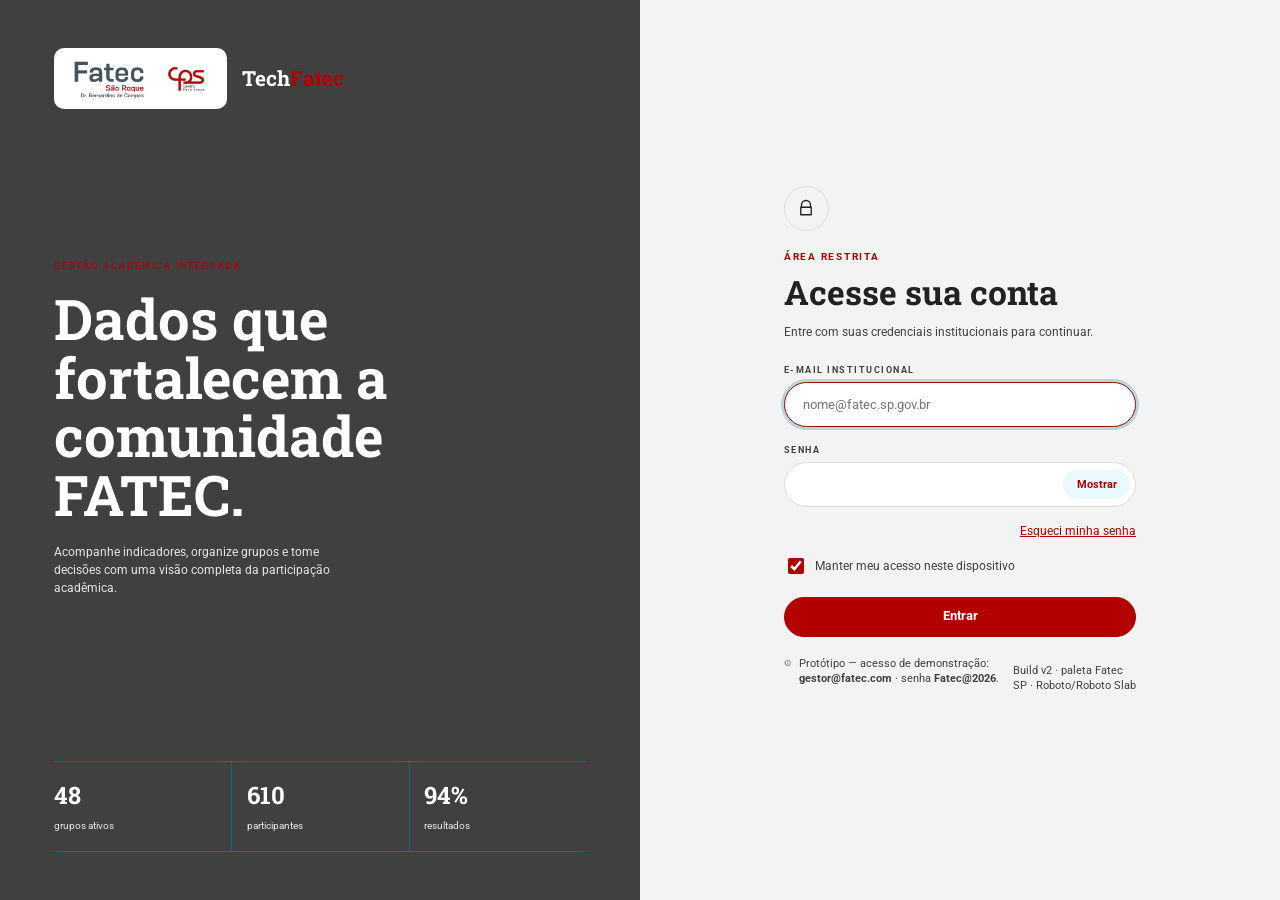
==== techfatec/assistente.html @ 2a258161 "atualizado o footer" ====
<!DOCTYPE html>
<html lang="pt-BR">
<head>
<meta charset="utf-8">
<meta name="viewport" content="width=device-width, initial-scale=1">
<title>Assistente de relatórios · TechFatec</title>
<link rel="stylesheet" href="css/style.css?v=20261102d">
</head>
<body>
<noscript><p style="padding:2rem">O TechFatec precisa de JavaScript ativado.</p></noscript>
<div id="root"></div>
<script src="js/core.js?v=20261102d"></script>
<script src="js/dados.js?v=20261102d"></script>
<script src="js/charts.js?v=20261102d"></script>
<script src="js/assistente.js?v=20261102d"></script>
</body>
</html>
---- techfatec/css/style.css ----
/* ==========================================================================
   TechFatec — estilos compartilhados
   Paleta do site da Fatec São Paulo (vermelho + cinzas + verdes-azulados)
   ========================================================================== */
/* Fontes locais (Roboto e Roboto Slab, licença Apache 2.0): funcionam sem internet */
@font-face { font-family: "Roboto"; font-style: normal; font-weight: 400; font-display: swap; src: url("../fonts/roboto-latin-400-normal.woff2") format("woff2"); }
@font-face { font-family: "Roboto"; font-style: normal; font-weight: 500; font-display: swap; src: url("../fonts/roboto-latin-500-normal.woff2") format("woff2"); }
@font-face { font-family: "Roboto"; font-style: normal; font-weight: 700; font-display: swap; src: url("../fonts/roboto-latin-700-normal.woff2") format("woff2"); }
@font-face { font-family: "Roboto"; font-style: italic; font-weight: 400; font-display: swap; src: url("../fonts/roboto-latin-400-italic.woff2") format("woff2"); }
@font-face { font-family: "Roboto Slab"; font-style: normal; font-weight: 300; font-display: swap; src: url("../fonts/roboto-slab-latin-300-normal.woff2") format("woff2"); }
@font-face { font-family: "Roboto Slab"; font-style: normal; font-weight: 400; font-display: swap; src: url("../fonts/roboto-slab-latin-400-normal.woff2") format("woff2"); }
@font-face { font-family: "Roboto Slab"; font-style: normal; font-weight: 500; font-display: swap; src: url("../fonts/roboto-slab-latin-500-normal.woff2") format("woff2"); }
@font-face { font-family: "Roboto Slab"; font-style: normal; font-weight: 700; font-display: swap; src: url("../fonts/roboto-slab-latin-700-normal.woff2") format("woff2"); }

:root {
  /* Paleta do site da Fatec São Paulo */
  --vermelho: #b20000; --vermelho-escuro: #8a0000; --vermelho-claro: #b20000;
  --cinza: #404040; --cinza-forte: #373737; --cinza-suave: #666; --cinza-clarinho: #f3f3f3; --rosa: #fbeaea; --rosa2: #fdecea; --rosa3: #fff8f7; --cinza-borda: #bdbdbd; --cinza-fundo2: #fafafa;
  --verm-escuro-bg: #b20000; --verde-transp: #eaf9fb; --verde-claro: #2bb8c9; --verde-suave: #036f84; --verde-medio: #008099;
  --verde-escuro: #005c6d; --verde-preto: #404040; --preto: #222; --azul: #2bb8c9;
  --borda-imagem: #2f2f2f; --laranja: #ffc966;
  /* Papéis no sistema */
  --bg: var(--cinza-clarinho);
  --card: #fff;
  --ink: var(--preto);
  --muted: var(--cinza);
  --line: #dddddd;
  --brand: var(--vermelho);
  --brand-d: var(--vermelho-claro);
  --brand-dd: var(--verde-escuro);
  --pink: var(--verde-claro);
  --pink-l: var(--verde-transp);
  --green: var(--verde-escuro);
  --green-l: var(--verde-transp);
  --blue: var(--verde-medio);
  --blue-l: var(--verde-transp);
  --warn: var(--laranja);
  --radius: 22px;
  --bw: 1px;
  --shadow: 0 10px 30px -14px rgba(1, 36, 43, .4);
  /* Fontes do site Fatec SP: Roboto (texto/menus) e Roboto Slab (títulos) */
  --fonte: "Roboto", system-ui, -apple-system, "Segoe UI", Arial, sans-serif;
  --fonte-titulo: "Roboto Slab", Georgia, "Times New Roman", serif;
  --serif: var(--fonte-titulo);
  --sans: var(--fonte);
}
html { font-size: 100%; }
html.fs-sm { font-size: 87.5%; }
html.fs-lg { font-size: 118%; }
html.hc {
  --bg: #fff; --card: #fff; --ink: #000; --muted: #000; --line: #000;
  --brand: #b20000; --pink: #008099; --pink-l: #eaf9fb; --bw: 2px;
}
*, *::before, *::after { box-sizing: border-box; }
body {
  margin: 0; background: var(--bg); color: var(--ink);
  font-family: var(--sans); font-size: .95rem; line-height: 1.45;
  -webkit-font-smoothing: antialiased;
}
a { color: inherit; }
button, select, input { font: inherit; color: inherit; }
button { cursor: pointer; }
:focus-visible { outline: 3px solid var(--brand); outline-offset: 2px; }
.sr-only { position: absolute; width: 1px; height: 1px; overflow: hidden; clip: rect(0 0 0 0); white-space: nowrap; }
.wrap { width: 100%; max-width: 1180px; margin: 0 auto; padding: 0 32px; }
.hidden { display: none !important; }
.skip { position: absolute; left: -999px; top: 0; background: var(--ink); color: #fff; padding: .6rem 1rem; z-index: 99; }
.skip:focus { left: 0; }

/* ---------- acessibilidade (barra superior) ---------- */
.a11y { display: flex; justify-content: center; align-items: center; gap: .5rem; padding: .9rem 1rem .4rem; flex-wrap: wrap; }
.a11y .rot { font-size: .62rem; letter-spacing: .16em; text-transform: uppercase; color: var(--muted); margin-right: .35rem; }
.chip {
  border: var(--bw) solid var(--ink); background: transparent; border-radius: 999px;
  padding: .28rem .8rem; font-size: .72rem; line-height: 1.2; min-width: 2.2rem;
}
.chip[aria-pressed="true"] { background: var(--ink); color: #fff; }
.chip.hc[aria-pressed="true"] { background: var(--brand); border-color: var(--brand); color: #fff; }
.chip.hc { letter-spacing: .12em; text-transform: uppercase; font-size: .62rem; padding: .34rem .9rem; }

/* ---------- cabeçalho ---------- */
.top { border-bottom: var(--bw) solid var(--line); background: var(--bg); }
.top .wrap { display: flex; align-items: center; gap: 2rem; min-height: 4.4rem; }
.logo { display: flex; align-items: center; gap: .9rem; text-decoration: none; white-space: nowrap; }
.logos { display: inline-flex; align-items: center; gap: .9rem; }
.logo-img { height: 2.7rem; width: auto; display: block; }
.logo-img.logo-cps { height: 2.3rem; }
.logo-nome { font-family: var(--serif); font-size: 1.3rem; font-weight: 600; line-height: 1; }
.logo .logo-nome { padding-left: .9rem; border-left: 1px solid var(--line); }
.logo-nome span { color: var(--brand); }
.plate { background: #fff; border-radius: 10px; padding: .55rem .8rem; display: inline-flex; }
.foot-brand { display: flex; align-items: center; gap: .9rem; flex-wrap: wrap; }
.foot-brand .logo-nome { color: #fff; } .foot-brand .logo-nome span { color: var(--verm-escuro-bg); }
.nav { display: flex; gap: 1.6rem; margin: 0 auto; font-size: .78rem; }
.nav a { text-decoration: none; padding: .3rem 0; border-bottom: 2px solid transparent; color: var(--cinza); white-space: nowrap; }
html.hc .nav a { color: #000; }
.nav a:hover { color: var(--ink); }
.nav a[aria-current="page"] { color: var(--ink); font-weight: 700; border-bottom-color: var(--brand); }
.user { display: flex; align-items: center; gap: .7rem; font-size: .78rem; position: relative; }
.pill-role { border: var(--bw) solid var(--ink); border-radius: 999px; padding: .32rem 1rem; font-size: .62rem; letter-spacing: .14em; text-transform: uppercase; font-weight: 600; }
.icon-btn { background: transparent; border: 0; padding: .3rem; border-radius: 50%; display: grid; place-items: center; }
.avatar { width: 1.9rem; height: 1.9rem; border-radius: 50%; background: var(--ink); color: #fff; display: grid; place-items: center; font-size: .7rem; font-weight: 700; }
.link-btn { background: none; border: 0; padding: .2rem; color: var(--muted); }
.link-btn:hover { color: var(--brand); }
.popover {
  position: absolute; right: 0; top: 2.8rem; width: 19rem; background: var(--card); border: var(--bw) solid var(--line);
  border-radius: 16px; box-shadow: var(--shadow); padding: 1rem; z-index: 40;
}
.popover h2 { font-family: var(--serif); font-size: 1.05rem; margin: 0 0 .5rem; font-weight: 600; }
.popover ul { list-style: none; margin: 0; padding: 0; display: grid; gap: .55rem; font-size: .8rem; }
.popover li::before { content: "●"; color: var(--brand); margin-right: .5rem; font-size: .6rem; vertical-align: middle; }

/* ---------- página ---------- */
main { padding: 2.2rem 0 4rem; min-height: 60vh; }
.crumb { font-size: .6rem; letter-spacing: .18em; text-transform: uppercase; color: var(--muted); margin: 0 0 1.1rem; }
.crumb a { color: var(--brand); text-decoration: none; font-weight: 700; }
.title { font-family: var(--serif); font-weight: 400; font-size: clamp(2rem, 4.6vw, 3.1rem); line-height: 1.1; margin: 0 0 1.6rem; letter-spacing: -.01em; }
.title em { color: var(--brand); font-style: normal; font-weight: 500; }
.kicker { font-size: .6rem; letter-spacing: .18em; text-transform: uppercase; color: var(--brand); font-weight: 700; margin: 2rem 0 .5rem; }
h2.sec { font-family: var(--serif); font-weight: 600; font-size: 1.7rem; margin: 0; }
.muted { color: var(--muted); }
.small { font-size: .75rem; }
.card { background: var(--card); border: var(--bw) solid var(--line); border-radius: var(--radius); padding: 1.3rem 1.5rem; }
.card h3 { font-family: var(--serif); font-weight: 600; font-size: 1.2rem; margin: 0; }
.card .sub { font-size: .72rem; color: var(--muted); margin: .15rem 0 1rem; }

/* ---------- filtros ---------- */
.filtros { border: var(--bw) solid var(--ink); border-radius: 28px; padding: 1.1rem 1.4rem; background: var(--card); }
html:not(.hc) .filtros { border-color: var(--line); }
.filtros .grid { display: flex; gap: 1rem; align-items: flex-end; flex-wrap: wrap; }
.field { display: grid; gap: .3rem; flex: 1 1 11rem; min-width: 9rem; }
.field label, .lbl { font-size: .58rem; letter-spacing: .16em; text-transform: uppercase; color: var(--muted); font-weight: 700; }
.sel {
  appearance: none; -webkit-appearance: none; width: 100%; border: var(--bw) solid var(--line); background: var(--bg) url("data:image/svg+xml,%3Csvg xmlns='http://www.w3.org/2000/svg' width='12' height='8' viewBox='0 0 12 8'%3E%3Cpath d='M1 1.5l5 5 5-5' fill='none' stroke='%2316110f' stroke-width='1.6' stroke-linecap='round' stroke-linejoin='round'/%3E%3C/svg%3E") no-repeat right .9rem center;
  border-radius: 999px; padding: .55rem 2.2rem .55rem 1rem; font-size: .78rem;
}
html.hc .sel { border-color: #000; }
.sel:focus { border-color: var(--brand); }
.btn {
  border: var(--bw) solid var(--brand); background: var(--brand); color: #fff; border-radius: 999px;
  padding: .62rem 1.5rem; font-size: .8rem; font-weight: 600; text-decoration: none; display: inline-block; text-align: center;
  transition: background .15s, transform .05s;
}
.btn:hover:not(:disabled) { background: var(--brand-d); }
.btn:active:not(:disabled) { transform: translateY(1px); }
.btn:disabled { opacity: .45; cursor: not-allowed; }
.btn.ghost { background: transparent; color: var(--ink); border-color: var(--ink); }
.btn.ghost:hover:not(:disabled) { background: var(--ink); color: #fff; }
.btn.block { display: block; width: 100%; }
.resumo-filtro { font-size: .72rem; color: var(--muted); margin: .7rem .2rem 0; }
.resumo-filtro + .resumo-filtro { margin-top: .2rem; }

/* ---------- KPIs ---------- */
.kpis { display: grid; gap: 1rem; margin: 1.4rem 0 .5rem; grid-template-columns: repeat(auto-fit, minmax(10.5rem, 1fr)); }
.kpis.c3 { grid-template-columns: repeat(3, 1fr); } .kpis.c5 { grid-template-columns: repeat(5, 1fr); }
.grid2.w { grid-template-columns: 1fr 1.6fr; }
.kpi { background: var(--card); border: var(--bw) solid var(--line); border-radius: 18px; padding: 1.1rem 1.2rem; }
html.hc .kpi { border-color: #000; }
.kpi .n { font-family: var(--serif); font-size: 2.3rem; line-height: 1; color: var(--brand); display: block; font-weight: 600; }
.kpi .t { font-size: .72rem; color: var(--ink); margin-top: .5rem; display: block; }
.kpi .d { font-size: .66rem; color: var(--muted); display: block; margin-top: .1rem; }
.kpi.dark { background: var(--verde-preto); border-color: var(--verde-preto); } .kpi.dark .n, .kpi.dark .t { color: #fff; } .kpi.dark .d { color: #fff; opacity: .9; }
.kpi.red { background: var(--brand); border-color: var(--brand); } .kpi.red .n, .kpi.red .t { color: #fff; } .kpi.red .d { color: #fff; opacity: .9; }

/* ---------- tabela escura ---------- */
.tbl-wrap { border: var(--bw) solid var(--line); border-radius: 16px; overflow: hidden; background: var(--card); box-shadow: var(--shadow); }
table.t { width: 100%; border-collapse: collapse; font-size: .8rem; }
table.t thead th { background: var(--verde-preto); color: #fff; text-align: left; font-size: .58rem; letter-spacing: .16em; text-transform: uppercase; padding: .95rem 1.2rem; font-weight: 600; }
table.t td { padding: .95rem 1.2rem; border-top: var(--bw) solid var(--line); vertical-align: middle; }
table.t td:first-child { font-weight: 700; }
table.t tbody tr:hover { background: var(--pink-l); }
table.t .num { text-align: right; }
.pillst { display: inline-block; border-radius: 999px; padding: .2rem .75rem; font-size: .62rem; font-weight: 700; letter-spacing: .03em; white-space: nowrap; }
.st-Concluído { background: var(--verde-transp); color: var(--verde-escuro); border: 1px solid var(--verde-claro); }
.st-Avançado { background: var(--verde-medio); color: #fff; }
.st-Em { background: var(--laranja); color: var(--preto); }
.st-Atrasado { background: var(--brand); color: #fff; }
.prog { display: inline-flex; align-items: center; gap: .55rem; font-size: .7rem; color: var(--muted); }
.prog .bar { width: 5.2rem; height: .38rem; background: var(--line); border-radius: 9px; overflow: hidden; }
.prog .bar i { display: block; height: 100%; background: var(--brand); border-radius: 9px; }
.vazio { text-align: center; padding: 2.4rem 1rem; color: var(--muted); font-size: .85rem; border: 1px dashed var(--line); border-radius: 16px; background: var(--card); }

/* ---------- dashboard: lista de projetos ---------- */
.proj-head { display: flex; justify-content: space-between; align-items: flex-end; gap: 1rem; flex-wrap: wrap; margin-bottom: 1rem; }
.proj-tools { display: flex; gap: .6rem; align-items: center; flex-wrap: wrap; }
.search { border: var(--bw) solid var(--line); border-radius: 999px; background: var(--card); padding: .5rem 1rem; font-size: .75rem; min-width: 13rem; }
.seg { display: inline-flex; border: var(--bw) solid var(--ink); border-radius: 999px; padding: 2px; }
.seg button { border: 0; background: transparent; border-radius: 999px; padding: .32rem .8rem; font-size: .62rem; font-weight: 700; }
.seg button[aria-pressed="true"] { background: var(--ink); color: #fff; }
.grp { margin-bottom: 1.2rem; border: var(--bw) solid var(--line); border-radius: 16px; overflow: hidden; background: var(--card); }
.grp-h { display: flex; justify-content: space-between; align-items: center; gap: 1rem; padding: 1rem 1.3rem; flex-wrap: wrap; }
.grp-h h3 { font-family: var(--serif); font-size: 1.05rem; margin: 0; font-weight: 600; }
.grp-h .meta { font-size: .66rem; color: var(--muted); }
.grp-h .tot { font-size: .66rem; color: var(--muted); display: flex; gap: 1.1rem; }
.grp table.t { font-size: .78rem; table-layout: fixed; }
.grp table.t th:first-child { width: 38%; }
.grp .tbl-wrap { border: 0; border-radius: 0; box-shadow: none; }

/* ---------- gráficos ---------- */
.grid2 { display: grid; grid-template-columns: 1fr 1fr; gap: 1.2rem; margin-top: 1.2rem; }
.grid3 { display: grid; grid-template-columns: repeat(3, 1fr); gap: 1.2rem; margin-top: 1.2rem; }
.bars-v { display: flex; align-items: flex-end; gap: .8rem; height: 11rem; padding-top: 1.4rem; border-bottom: var(--bw) solid var(--line); }
.bars-v .c { flex: 1; display: flex; flex-direction: column; justify-content: flex-end; align-items: center; height: 100%; position: relative; min-width: 0; }
.bars-v .c b { font-size: .62rem; margin-bottom: .25rem; }
.bars-v .c i { display: block; width: 100%; max-width: 3.2rem; background: var(--pink); border-radius: 6px 6px 0 0; min-height: 2px; }
.bars-v .c.hl i { background: var(--brand); }
.bars-l { display: flex; gap: .8rem; margin-top: .4rem; }
.bars-l span { flex: 1; text-align: center; font-size: .6rem; color: var(--muted); }
.bars-l span.hl { color: var(--ink); font-weight: 700; }
.bars-h { display: grid; gap: .55rem; }
.bars-h .r { display: grid; grid-template-columns: 10.5rem 1fr 3.4rem; gap: .7rem; align-items: center; font-size: .68rem; }
.bars-h.estreito .r { grid-template-columns: 6.4rem 1fr 1.6rem; }
.bars-h .r .l { text-align: right; color: var(--cinza); overflow: hidden; text-overflow: ellipsis; white-space: nowrap; }
.bars-h.estreito .r .l { text-align: left; }
.bars-h .r .tr { height: .6rem; background: var(--pink-l); border-radius: 9px; overflow: hidden; }
.bars-h.escuro .r .tr { background: var(--verde-transp); }
.bars-h .r .tr i { display: block; height: 100%; background: var(--brand); border-radius: 9px; }
.bars-h .r .v { font-weight: 700; text-align: right; }
.bars-h.estreito .r .v { text-align: right; }
.scroll-y { max-height: 14.5rem; overflow-y: auto; padding-right: .4rem; }
.legend { display: flex; flex-wrap: wrap; gap: .4rem 1rem; font-size: .66rem; color: var(--cinza); margin-top: .8rem; justify-content: center; }
.legend i { display: inline-block; width: .6rem; height: .6rem; border-radius: 50%; margin-right: .35rem; vertical-align: middle; }
.chart-c { display: grid; place-items: center; position: relative; }
.chart-c .mid { position: absolute; text-align: center; line-height: 1.1; }
.chart-c .mid b { font-family: var(--serif); font-size: 1.9rem; font-weight: 600; display: block; }
.chart-c .mid span { font-size: .62rem; color: var(--muted); }
svg text { font-family: var(--sans); }
.heat { display: grid; grid-template-columns: 2.4rem repeat(5, 1fr); gap: 4px; font-size: .66rem; }
.heat .h { text-align: center; color: var(--muted); font-size: .6rem; padding-bottom: .15rem; }
.heat .rw { color: var(--muted); display: flex; align-items: center; font-size: .62rem; }
.heat .cell { border-radius: 5px; padding: .6rem 0; text-align: center; font-size: .66rem; font-weight: 600; }
.l0 { background: var(--verde-transp); color: var(--verde-preto); } .l1 { background: var(--verde-claro); color: var(--verde-preto); }
.l2 { background: var(--verde-medio); color: #fff; } .l3 { background: var(--verde-escuro); color: #fff; }
.heat-leg { display: flex; align-items: center; gap: .3rem; font-size: .6rem; color: var(--muted); margin-top: .7rem; }
.heat-leg i { width: 1.1rem; height: .55rem; border-radius: 3px; display: inline-block; }
.meta-bar { position: relative; height: 1rem; background: var(--pink-l); border-radius: 9px; margin: 1.6rem 0 .3rem; }
.meta-bar i { position: absolute; inset: 0 auto 0 0; background: var(--brand); border-radius: 9px; }
.meta-bar u { position: absolute; top: -.35rem; bottom: -.35rem; width: 2px; background: var(--ink); text-decoration: none; }
.meta-bar s { position: absolute; top: -1.2rem; font-size: .58rem; letter-spacing: .08em; text-decoration: none; transform: translateX(-100%); white-space: nowrap; }
.meta-ends { display: flex; justify-content: space-between; font-size: .6rem; color: var(--muted); }
.leitura p { font-size: .88rem; line-height: 1.6; margin: 0; }

/* ---------- rodapé ---------- */
.foot { background: var(--verde-preto); color: #fff; padding: 1.6rem 0 2.4rem; margin-top: 2rem; border-top: 5px solid var(--vermelho-claro); }
.foot .wrap { display: grid; grid-template-columns: 1.6fr 1fr 1fr 1fr; gap: 2rem; max-width: 1100px; align-items: start; }
.foot p { color: #e6e6e6; font-size: .72rem; max-width: 15rem; margin: .5rem 0 0; }
.foot h2 { font-size: .58rem; letter-spacing: .18em; text-transform: uppercase; color: var(--laranja); margin: 0 0 .7rem; font-weight: 700; }
html.hc .foot h2 { color: var(--laranja); }
.foot ul { list-style: none; margin: 0; padding: 0; display: grid; gap: .55rem; font-size: .74rem; }
.foot a { text-decoration: none; color: #e6e6e6; } .foot a:hover { text-decoration: underline; }

/* ---------- botão flutuante e toast ---------- */
.fab { position: fixed; right: 1.4rem; bottom: 1.4rem; width: 3rem; height: 3rem; border-radius: 50%; background: var(--brand); border: 3px solid var(--laranja); color: #fff; display: grid; place-items: center; box-shadow: var(--shadow); z-index: 30; text-decoration: none; }
.toast { position: fixed; left: 50%; bottom: 1.6rem; transform: translateX(-50%); background: var(--ink); color: #fff; padding: .7rem 1.2rem; border-radius: 999px; font-size: .78rem; z-index: 60; box-shadow: var(--shadow); max-width: 90vw; }
.toast.ok { background: var(--green); } .toast.err { background: var(--brand); }

/* ---------- login ---------- */
.login { display: grid; grid-template-columns: 1fr 1fr; min-height: 100vh; }
.login-art { background: var(--verde-preto); color: #fff; padding: 3rem 3.4rem; display: flex; flex-direction: column; justify-content: space-between; }
.login-art .kick { font-size: .56rem; letter-spacing: .22em; text-transform: uppercase; color: var(--verm-escuro-bg); margin: 0 0 1rem; }
.login-art h1 { font-family: var(--serif); font-weight: 600; font-size: clamp(2.4rem, 4.4vw, 3.5rem); line-height: 1.05; margin: 0 0 1.2rem; }
.login-art p.lead { color: #e6e6e6; font-size: .78rem; max-width: 19rem; }
.login-art .stats { display: grid; grid-template-columns: repeat(3, 1fr); border-top: 1px solid var(--verde-suave); border-bottom: 1px solid var(--verde-suave); }
.login-art .stats div { padding: 1rem 0 1rem .9rem; border-left: 1px solid var(--verde-suave); }
.login-art .stats div:first-child { border-left: 0; padding-left: 0; }
.login-art .stats b { font-family: var(--serif); font-size: 1.5rem; font-weight: 600; display: block; }
.login-art .stats span { font-size: .6rem; color: #e6e6e6; }
.login-form { display: grid; place-items: center; padding: 2rem; position: relative; }
.login-form .box { width: 100%; max-width: 22rem; }
.lock { width: 2.8rem; height: 2.8rem; border: var(--bw) solid var(--line); border-radius: 50%; display: grid; place-items: center; margin-bottom: 1.2rem; }
.login-form h2 { font-family: var(--serif); font-weight: 600; font-size: 2.1rem; margin: .3rem 0 .4rem; }
.login-form .help { font-size: .72rem; color: var(--muted); margin: 0 0 1.4rem; }
.inp { width: 100%; border: var(--bw) solid var(--line); background: var(--card); border-radius: 999px; padding: .75rem 1.1rem; font-size: .82rem; }
.inp:focus { border-color: var(--brand); outline: none; box-shadow: 0 0 0 3px rgba(0, 128, 153, .25); }
.inp.err { border-color: var(--brand); }
.fld { margin-bottom: 1rem; }
.fld .lbl { display: block; margin-bottom: .35rem; }
.pw { position: relative; }
.pw .inp { padding-right: 4.8rem; }
.pw .tog { position: absolute; right: .35rem; top: 50%; transform: translateY(-50%); border: 0; background: var(--pink-l); color: var(--brand); border-radius: 999px; padding: .4rem .85rem; font-size: .68rem; font-weight: 700; }
.row-between { display: flex; justify-content: space-between; align-items: center; gap: .6rem; margin: .1rem 0 1rem; font-size: .72rem; }
.lnk { color: var(--brand); text-decoration: underline; background: none; border: 0; padding: 0; font-size: .72rem; }
.chk { display: flex; align-items: center; gap: .5rem; font-size: .72rem; color: var(--cinza); margin: 0 0 1.2rem; }
.chk input { accent-color: var(--brand); width: 1rem; height: 1rem; }
.errmsg { color: var(--brand); font-size: .7rem; margin: .4rem .3rem 0; display: flex; gap: .4rem; align-items: center; }
.demo { font-size: .66rem; color: var(--muted); margin-top: 1.2rem; display: flex; gap: .5rem; align-items: flex-start; }
.rec { min-height: 100vh; display: flex; flex-direction: column; }
.rec-body { flex: 1; display: grid; justify-items: center; align-content: start; padding: 1.5rem 1rem 3rem; text-align: center; }
.rec-body .crumb { text-align: left; width: 100%; max-width: 30rem; }
.rec-body h1 { font-family: var(--serif); font-weight: 600; font-size: clamp(2.2rem, 5vw, 3rem); margin: 0 0 .5rem; }
.rec-body h1 em { color: var(--brand); }
.rec-body > p { font-size: .8rem; color: var(--muted); max-width: 24rem; margin: 0 0 1.6rem; }
.rec-card { background: var(--card); border-radius: 18px; padding: 1.5rem; width: 100%; max-width: 21rem; box-shadow: var(--shadow); text-align: left; border: var(--bw) solid var(--line); }
.rec-card h2 { font-family: var(--serif); font-weight: 600; font-size: 1.3rem; margin: 0 0 .8rem; }
.rec-card h2 em { color: var(--brand); }
.rec-card .back { display: block; text-align: center; margin-top: 1rem; }
.mail { width: 2.6rem; height: 2.6rem; border-radius: 50%; background: var(--pink-l); color: var(--brand); display: grid; place-items: center; margin: 0 auto .8rem; }
.rec-card.center { text-align: center; }
.forca { display: flex; justify-content: space-between; font-size: .64rem; color: var(--muted); margin: .7rem 0 .3rem; } .forca b { color: var(--ink); }
.forca-bar { height: .3rem; background: var(--line); border-radius: 9px; overflow: hidden; } .forca-bar i { display: block; height: 100%; border-radius: 9px; transition: width .25s, background .25s; }
.reqs { list-style: none; margin: .8rem 0 1rem; padding: .7rem .8rem; background: var(--bg); border-radius: 10px; display: grid; gap: .35rem; font-size: .66rem; }
.reqs li { display: grid; grid-template-columns: 4.4rem 1fr; gap: .4rem; }
.reqs .p { color: var(--brand); font-weight: 700; } .reqs .a { color: var(--green); font-weight: 700; }
.stack { display: grid; gap: .6rem; }

/* ---------- assistente ---------- */
.ass { display: grid; grid-template-columns: 15rem minmax(0, 1fr) 15rem; gap: 1.2rem; align-items: start; }
.ass-col { background: var(--card); border: var(--bw) solid var(--line); border-radius: 18px; padding: 1.1rem; }
.ass-side { display: flex; flex-direction: column; gap: .3rem; max-height: 41rem; overflow-y: auto; }
.ass-side .lbl { margin: 1rem 0 .4rem; }
.conv { text-align: left; background: transparent; border: 0; border-left: 3px solid transparent; padding: .6rem .7rem; font-size: .76rem; font-weight: 600; display: block; width: 100%; line-height: 1.3; }
.conv small { display: block; color: var(--muted); font-weight: 400; font-size: .64rem; margin-top: .15rem; }
.conv[aria-current="true"] { background: var(--pink-l); border-left-color: var(--brand); }
.conv:hover { background: var(--pink-l); }
.rel { display: flex; gap: .6rem; align-items: center; padding: .55rem .2rem; border: 0; border-bottom: var(--bw) solid var(--line); background: none; text-align: left; font-size: .72rem; width: 100%; font-weight: 600; word-break: break-all; }
.rel small { display: block; color: var(--muted); font-weight: 400; font-size: .62rem; }
.pdf { flex: none; width: 1.6rem; height: 2rem; border: 1.5px solid var(--ink); border-radius: 3px; display: grid; place-items: center; font-size: .45rem; font-weight: 700; background: var(--card); }
.chat { display: flex; flex-direction: column; height: 41rem; padding: 0; overflow: hidden; }
.msgs { flex: 1; overflow-y: auto; padding: 1.2rem; display: flex; flex-direction: column; gap: 1rem; }
.m-user { align-self: flex-end; background: var(--ink); color: #fff; padding: .7rem 1.1rem; border-radius: 14px; max-width: 80%; font-size: .78rem; }
.m-bot { display: flex; gap: .6rem; align-items: flex-start; max-width: 95%; }
.m-bot .av { flex: none; width: 1.7rem; height: 1.7rem; border-radius: 50%; background: var(--brand); color: #fff; display: grid; place-items: center; font-size: .55rem; font-weight: 700; font-family: var(--serif); }
.m-bot .bub { background: var(--pink-l); border-radius: 14px; padding: .8rem 1rem; font-size: .78rem; display: grid; gap: .7rem; min-width: 0; }
.bub .gr { background: var(--card); border-radius: 10px; padding: .7rem .8rem; }
.bub .gr .gt { font-size: .56rem; letter-spacing: .12em; text-transform: uppercase; color: var(--muted); margin-bottom: .3rem; }
.bub .arq { display: flex; align-items: center; gap: .7rem; background: var(--card); border: var(--bw) solid var(--ink); border-radius: 10px; padding: .55rem .7rem; }
.bub .arq b { display: block; font-size: .74rem; } .bub .arq small { color: var(--muted); font-size: .62rem; }
.bub .arq .btn { margin-left: auto; padding: .35rem .9rem; font-size: .68rem; }
.bub ul { margin: 0; padding-left: 1.1rem; display: grid; gap: .25rem; }
.bub .bars-v { height: 6.5rem; padding-top: 1.2rem; border: 0; }
.sug { display: flex; gap: .45rem; flex-wrap: wrap; padding: .6rem 1.2rem 0; }
.sug button { border: var(--bw) solid var(--ink); background: var(--card); border-radius: 999px; padding: .32rem .8rem; font-size: .66rem; }
.sug button:hover { background: var(--ink); color: #fff; }
.composer { display: flex; gap: .5rem; padding: .8rem 1.2rem 1.1rem; }
.composer .inp { flex: 1; }
.send { flex: none; width: 2.5rem; height: 2.5rem; border-radius: 50%; border: 0; background: var(--brand); color: #fff; display: grid; place-items: center; }
.prev { border: var(--bw) solid var(--line); border-radius: 12px; padding: .8rem; margin: .4rem 0 1rem; }
.prev h4 { font-family: var(--serif); font-weight: 600; font-size: .95rem; margin: 0 0 .5rem; }
.prev .nums { display: flex; gap: 1rem; } .prev .nums b { font-family: var(--serif); font-size: 1.5rem; color: var(--brand); font-weight: 600; display: block; line-height: 1; } .prev .nums span { font-size: .56rem; color: var(--muted); }
.prev .mini { height: .3rem; border-radius: 9px; background: var(--line); margin-top: .6rem; overflow: hidden; } .prev .mini i { display: block; height: 100%; background: var(--brand); }
.mob-btns { display: none; gap: .6rem; margin: -.6rem 0 1rem; }
.drawer-x { display: none; }
.typing { color: var(--muted); font-style: italic; }

/* ---------- relatório imprimível ---------- */
.rpt { max-width: 780px; margin: 0 auto; padding: 2rem 1.5rem 4rem; }
.rpt h1 { font-family: var(--serif); font-weight: 600; font-size: 2.2rem; margin: .2rem 0 .3rem; }
.rpt h2 { font-family: var(--serif); font-weight: 600; font-size: 1.3rem; margin: 2rem 0 .6rem; border-bottom: 1px solid var(--line); padding-bottom: .3rem; }
.rpt .acoes { display: flex; gap: .6rem; margin-bottom: 1.4rem; }
@media print { .no-print, .a11y, .top, .foot, .fab { display: none !important; } body { background: #fff; } .rpt { padding: 0; } .card, .kpi { break-inside: avoid; } }

/* ---------- responsivo ---------- */
@media (max-width: 1080px) {
  .ass { grid-template-columns: minmax(0, 1fr) 15rem; }
  .ass-side.conv-col { display: none; }
  .grid3 { grid-template-columns: 1fr 1fr; }
}
@media (max-width: 860px) {
  .wrap { padding: 0 16px; }
  .top .wrap { flex-wrap: wrap; gap: .5rem 1rem; padding-top: .6rem; padding-bottom: .4rem; }
  .nav { order: 3; width: 100%; overflow-x: auto; margin: 0; gap: 1.2rem; padding-bottom: .3rem; }
  .user { margin-left: auto; }
  .pill-role { display: none; }
  .grid2, .grid3, .grid2.w { grid-template-columns: 1fr; }
  .kpis.c3, .kpis.c5 { grid-template-columns: 1fr 1fr; }
  .login { grid-template-columns: 1fr; } .login-art { min-height: 22rem; padding: 2rem 1.4rem; gap: 2rem; }
  .foot .wrap { grid-template-columns: 1fr 1fr; } .foot .wrap > div:first-child { grid-column: 1 / -1; }
  .bars-h .r { grid-template-columns: 7rem 1fr 3rem; }
  .ass { grid-template-columns: 1fr; }
  .ass-side, .ass-col.filt { display: none; }
  .ass-side.open, .ass-col.filt.open { display: flex; position: fixed; inset: 0; z-index: 70; border-radius: 0; max-height: none; overflow-y: auto; flex-direction: column; background: var(--bg); padding: 1.2rem; }
  .ass-col.filt.open { display: block; }
  .drawer-x { display: grid; place-items: center; align-self: flex-end; width: 2.2rem; height: 2.2rem; border-radius: 50%; border: var(--bw) solid var(--ink); background: transparent; margin-bottom: .8rem; }
  .mob-btns { display: flex; }
  .chat { height: 34rem; }
  .table-scroll { overflow-x: auto; } .table-scroll table.t { min-width: 36rem; }
}
@media (prefers-reduced-motion: reduce) { * { transition: none !important; animation: none !important; } }

@media (max-width: 1120px) { .top .wrap { flex-wrap: wrap; gap: .5rem 1rem; padding-top: .6rem; padding-bottom: .4rem; } .nav { order: 3; width: 100%; margin: 0; overflow-x: auto; } .user { margin-left: auto; } }
.top .logo-img { mix-blend-mode: multiply; }

.plate-col { flex-direction: column; align-items: flex-start; gap: .35rem; padding: .7rem 1rem .6rem; border-radius: 8px; }
.plate-col .logo-img { mix-blend-mode: multiply; }
.plate-col .logo-nome { color: var(--vermelho); }
.foot .plate-col .logo-nome span { color: var(--vermelho); }
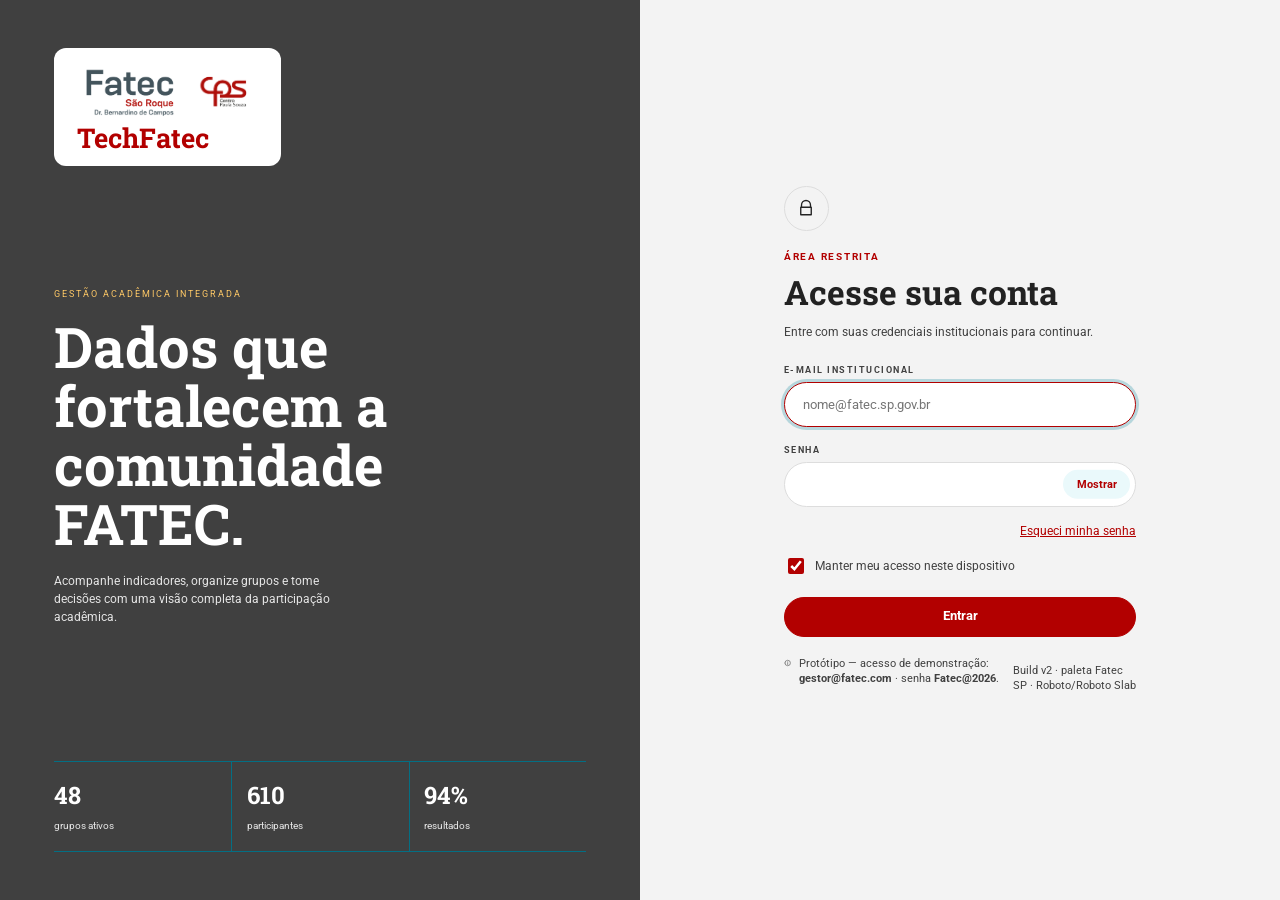
==== commit a68137f2: "atualizado" ====
--- a/techfatec/assistente.html
+++ b/techfatec/assistente.html
@@ -4,14 +4,14 @@
 <meta charset="utf-8">
 <meta name="viewport" content="width=device-width, initial-scale=1">
 <title>Assistente de relatórios · TechFatec</title>
-<link rel="stylesheet" href="css/style.css?v=20261102d">
+<link rel="stylesheet" href="css/style.css?v=20261102f">
 </head>
 <body>
 <noscript><p style="padding:2rem">O TechFatec precisa de JavaScript ativado.</p></noscript>
 <div id="root"></div>
-<script src="js/core.js?v=20261102d"></script>
-<script src="js/dados.js?v=20261102d"></script>
-<script src="js/charts.js?v=20261102d"></script>
-<script src="js/assistente.js?v=20261102d"></script>
+<script src="js/core.js?v=20261102f"></script>
+<script src="js/dados.js?v=20261102f"></script>
+<script src="js/charts.js?v=20261102f"></script>
+<script src="js/assistente.js?v=20261102f"></script>
 </body>
 </html>
--- a/techfatec/css/style.css
+++ b/techfatec/css/style.css
@@ -257,7 +257,7 @@
 /* ---------- login ---------- */
 .login { display: grid; grid-template-columns: 1fr 1fr; min-height: 100vh; }
 .login-art { background: var(--verde-preto); color: #fff; padding: 3rem 3.4rem; display: flex; flex-direction: column; justify-content: space-between; }
-.login-art .kick { font-size: .56rem; letter-spacing: .22em; text-transform: uppercase; color: var(--verm-escuro-bg); margin: 0 0 1rem; }
+.login-art .kick { font-size: .56rem; letter-spacing: .22em; text-transform: uppercase; color: var(--laranja); margin: 0 0 1rem; }
 .login-art h1 { font-family: var(--serif); font-weight: 600; font-size: clamp(2.4rem, 4.4vw, 3.5rem); line-height: 1.05; margin: 0 0 1.2rem; }
 .login-art p.lead { color: #e6e6e6; font-size: .78rem; max-width: 19rem; }
 .login-art .stats { display: grid; grid-template-columns: repeat(3, 1fr); border-top: 1px solid var(--verde-suave); border-bottom: 1px solid var(--verde-suave); }
@@ -384,3 +384,30 @@
 .plate-col .logo-img { mix-blend-mode: multiply; }
 .plate-col .logo-nome { color: var(--vermelho); }
 .foot .plate-col .logo-nome span { color: var(--vermelho); }
+
+.plate-lg { padding: 1rem 1.4rem .9rem; border-radius: 12px; }
+.plate-lg .logo-img { height: 3.4rem; }
+.plate-lg .logo-img.logo-cps { height: 2.9rem; }
+.plate-lg .logo-nome { font-size: 1.7rem; }
+.login-brand { display: block; }
+@media (max-width: 860px) {
+  .login-art { min-height: 0; }
+  .login-art h1 { font-size: clamp(2rem, 9vw, 2.6rem); }
+  .login-form { padding: 2rem 1.2rem 2.4rem; }
+}
+@media (max-width: 480px) {
+  .plate-lg { padding: .8rem 1rem .7rem; }
+  .plate-lg .logo-img { height: 2.6rem; }
+  .plate-lg .logo-img.logo-cps { height: 2.2rem; }
+  .plate-lg .logo-nome { font-size: 1.4rem; }
+  .login-art { padding: 1.4rem 1.1rem; gap: 1.4rem; }
+  .login-art .stats b { font-size: 1.25rem; }
+  .login-art .stats div { padding: .8rem 0 .8rem .6rem; }
+  .row-between { flex-wrap: wrap; }
+  .top .logos { gap: .5rem; } .top .logo-img { height: 2rem; } .top .logo-img.logo-cps { height: 1.7rem; }
+  .top .logo-nome { display: none; }
+  .foot .wrap { grid-template-columns: 1fr; gap: 1.4rem; }
+  .plate-col .logo-img { height: 2.4rem; } .plate-col .logo-img.logo-cps { height: 2rem; }
+  .kpis.c3, .kpis.c5 { grid-template-columns: 1fr; }
+  h1.title { font-size: clamp(1.9rem, 9vw, 2.4rem); }
+}
